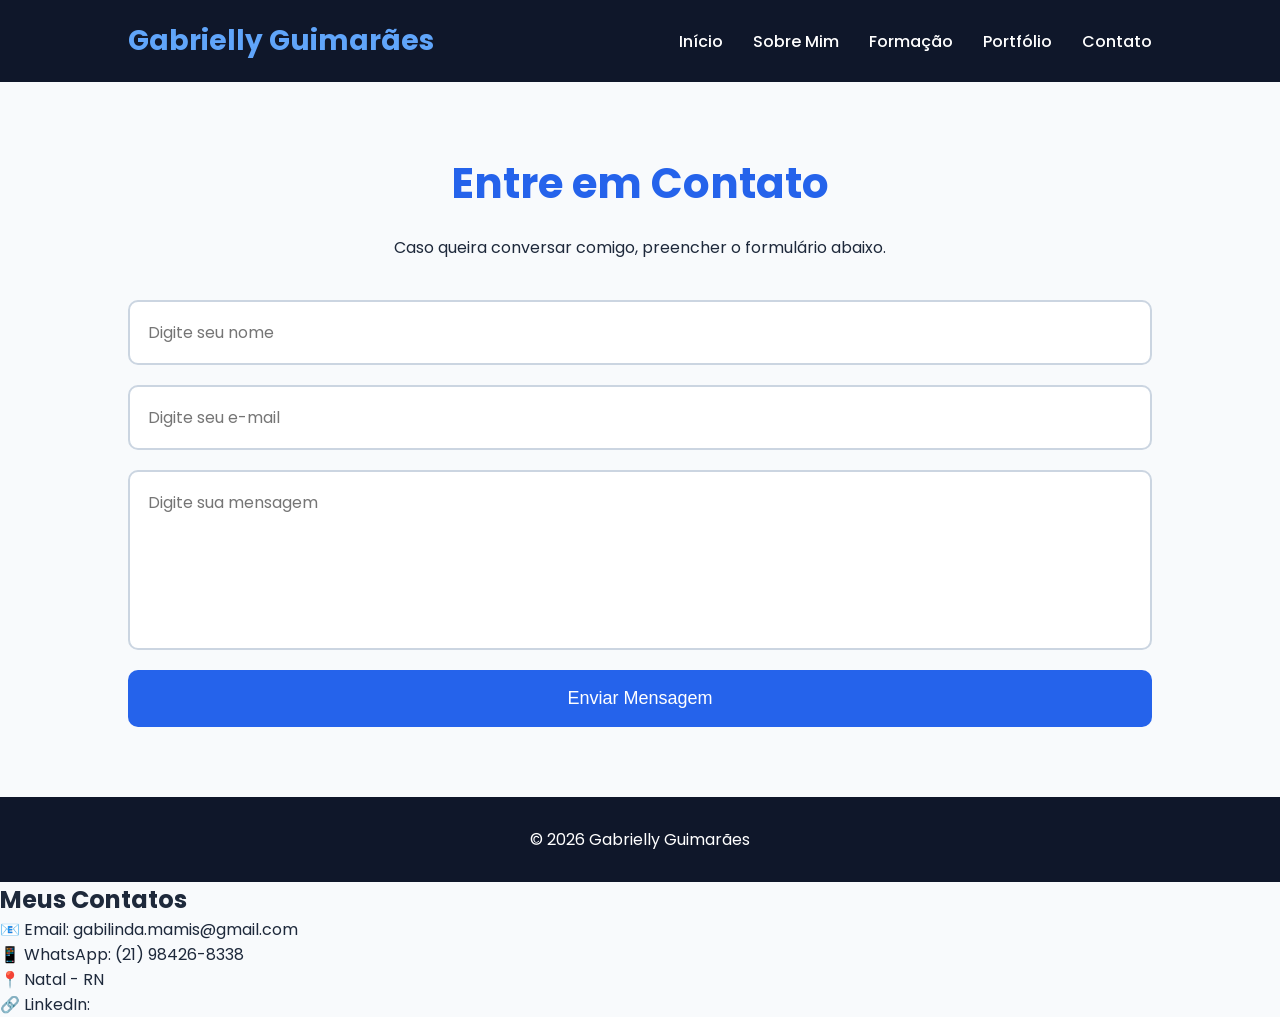
==== contato.html @ 4e1982bc "Primeira versao portfólio de Gabrielly Guimarães." ====
<!DOCTYPE html>
<html lang="pt-BR">

<head>

<meta charset="UTF-8">

<meta name="viewport" content="width=device-width, initial-scale=1.0">

<title>Contato | Gabrielly Guimarães</title>

<link rel="stylesheet" href="css/style.css">

<link href="https://fonts.googleapis.com/css2?family=Poppins:wght@300;400;500;600;700&display=swap" rel="stylesheet">

</head>

<body>

<header>

<div class="logo">

Gabrielly Guimarães

</div>

<nav>

<ul>

<li><a href="index.html">Início</a></li>
<li><a href="sobre.html">Sobre Mim</a></li>
<li><a href="formacao.html">Formação</a></li>
<li><a href="portfolio.html">Portfólio</a></li>
<li><a href="contato.html">Contato</a></li>

</ul>

</nav>

</header>

<section class="contato">

<h1>Entre em Contato</h1>

<p>

Caso queira conversar comigo, preencher o formulário abaixo.

</p>

<form id="formulario">

<input
type="text"
id="nome"
placeholder="Digite seu nome">

<input
type="email"
id="email"
placeholder="Digite seu e-mail">

<textarea
id="mensagem"
placeholder="Digite sua mensagem"></textarea>

<button type="submit">

Enviar Mensagem

</button>

</form>

<div id="resultado"></div>

</section>

<footer>

<p>

© 2026 Gabrielly Guimarães

</p>

</footer>

<script src="js/script.js"></script>

</body>

</html>  
<h2>Meus Contatos</h2>

<p>📧 Email: gabilinda.mamis@gmail.com</p>

<p>📱 WhatsApp: (21) 98426-8338</p>

<p>📍 Natal - RN</p>


<p>
🔗 LinkedIn:
<a href="https://www.linkedin.com/in/gabrielly-guimar%C3%A3es-a060b1402/?lipi=urn%3Ali%3Apage%3Ad" target="_blank">
<linkedin class="com">
---- css/style.css ----
/* ===================================================
   PORTFÓLIO - GABRIELLY GUIMARÃES
   Arquivo: style.css
   =================================================== */

/* Reset geral */
*{
    margin:0;
    padding:0;
    box-sizing:border-box;
}

/* Corpo do site */
body{

    font-family:'Poppins',sans-serif;

    background:#F8FAFC;

    color:#1E293B;

}

/* =======================
        MENU
======================= */

header{

    background:#0F172A;

    color:white;

    display:flex;

    justify-content:space-between;

    align-items:center;

    padding:20px 10%;

    position:sticky;

    top:0;

    z-index:999;

}

.logo{

    font-size:28px;

    font-weight:bold;

    color:#60A5FA;

}

nav ul{

    display:flex;

    list-style:none;

    gap:30px;

}

nav a{

    color:white;

    text-decoration:none;

    transition:.3s;

    font-weight:500;

}

nav a:hover{

    color:#60A5FA;

}

/* =======================
       HERO
======================= */

.hero{

    display:flex;

    justify-content:space-between;

    align-items:center;

    padding:80px 10%;

    min-height:80vh;

}

.texto{

    width:55%;

}

.texto h1{

    font-size:30px;

    color:#2563EB;

}

.texto h2{

    font-size:55px;

    margin:10px 0;

}

.texto h3{

    color:#64748B;

    margin-bottom:25px;

}

.texto p{

    line-height:1.8;

    margin-bottom:35px;

}

/* Botão */

.botao{

    background:#2563EB;

    color:white;

    text-decoration:none;

    padding:15px 35px;

    border-radius:8px;

    transition:.3s;

    display:inline-block;

}

.botao:hover{

    background:#1D4ED8;

    transform:translateY(-3px);

}

/* =======================
        FOTO
======================= */

.foto{

    width:40%;

    display:flex;

    justify-content:center;

}

.foto img{

    width:350px;

    height:350px;

    object-fit:cover;

    border-radius:50%;

    border:8px solid #2563EB;

    box-shadow:0 20px 40px rgba(0,0,0,.2);

}

/* =======================
      RODAPÉ
======================= */

footer{

    background:#0F172A;

    color:white;

    text-align:center;

    padding:30px;

}

/* =======================
     RESPONSIVIDADE
======================= */

@media(max-width:900px){

header{

    flex-direction:column;

}

nav ul{

    flex-direction:column;

    text-align:center;

    margin-top:20px;

}

.hero{

    flex-direction:column-reverse;

    text-align:center;

}

.texto{

    width:100%;

}

.foto{

    width:100%;

    margin-bottom:40px;

}

.foto img{

    width:250px;

    height:250px;

}
.texto h2{
    font-size:40px;
}
}
/*=========================
        SOBRE MIM
=========================*/

.sobre{

    width:80%;

    margin:60px auto;

}

.sobre h1{

    text-align:center;

    color:#2563EB;

    margin-bottom:30px;

    font-size:42px;

}

.sobre p{

    margin-bottom:20px;

    line-height:1.9;

    font-size:18px;

}

/*=========================
        CARDS
=========================*/

.hobbies{

    width:90%;

    margin:70px auto;

}

.hobbies h2{

    text-align:center;

    margin-bottom:40px;

    color:#2563EB;

}

.cards{

    display:grid;

    grid-template-columns:repeat(auto-fit,minmax(260px,1fr));

    gap:25px;

}

.card{

    background:white;

    padding:30px;

    border-radius:15px;

    box-shadow:0 10px 25px rgba(0,0,0,.08);

    transition:.4s;

}

.card:hover{

    transform:translateY(-10px);

}

.card h3{

    margin-bottom:15px;

     color:#2563EB;
}          
/*=========================
      FORMAÇÃO
=========================*/

.formacao{

width:85%;

margin:60px auto;

}

.formacao h1{

text-align:center;

margin-bottom:40px;

font-size:42px;

color:#2563EB;

}

.bloco{

background:white;

padding:30px;

margin-bottom:25px;

border-radius:15px;

box-shadow:0 10px 20px rgba(0,0,0,.08);

}

.bloco h2{

margin-bottom:20px;

color:#2563EB;

}

.bloco ul{

margin-left:20px;

line-height:2;

}

/*=========================
      HABILIDADES
=========================*/

.skills{

width:85%;

margin:60px auto;

}

.skills h2{

text-align:center;

margin-bottom:40px;

color:#2563EB;

}

.skill{

margin-bottom:25px;

}

.skill p{

margin-bottom:8px;

font-weight:600;

}

.barra{

height:18px;

background:#ddd;

border-radius:20px;

overflow:hidden;

}

.html{

width:90%;

height:100%;

background:#2563EB;

}

.css{

width:85%;

height:100%;

background:#2563EB;

}

.javascript{

width:70%;

height:100%;

background:#2563EB;

}

.sql{

width:75%;

height:100%;

background:#2563EB;

}    
/*======================
      PORTFÓLIO
=======================*/

.portfolio{

width:90%;

margin:60px auto;

}

.portfolio h1{

text-align:center;

font-size:42px;

color:#2563EB;

margin-bottom:20px;

}

.descricao{

text-align:center;

margin-bottom:50px;

font-size:18px;

}

.projetos{

display:grid;

grid-template-columns:repeat(auto-fit,minmax(320px,1fr));

gap:30px;

}

.projeto{

background:white;

border-radius:15px;

overflow:hidden;

box-shadow:0 10px 25px rgba(0,0,0,.08);

transition:.4s;

}

.projeto:hover{

transform:translateY(-8px);

}

.projeto img{

width:100%;

height:220px;

object-fit:cover;

}

.projeto h2{

padding:20px;

color:#2563EB;

}

.projeto p{

padding:0 20px 20px;

line-height:1.7;

}

.projeto a{

display:block;

background:#2563EB;

color:white;

text-align:center;

padding:15px;

text-decoration:none;

font-weight:bold;

transition:.3s;

}

.projeto a:hover{

background:#1D4ED8;

}   
/*======================
        CONTATO
=======================*/

.contato{

width:80%;

margin:70px auto;

text-align:center;

}

.contato h1{

font-size:42px;

color:#2563EB;

margin-bottom:20px;

}

.contato p{

margin-bottom:40px;

}

form{

display:flex;

flex-direction:column;

gap:20px;

}

input, textarea{

padding:18px;

font-size:16px;

border:2px solid #CBD5E1;

border-radius:10px;

font-family:Poppins;

}

textarea{

height:180px;

resize:none;

}

button{

background:#2563EB;

color:white;

border:none;

padding:18px;

font-size:18px;

border-radius:10px;

cursor:pointer;

transition:.3s;

}

button:hover{

background:#1D4ED8;

}

#resultado{

margin-top:30px;

font-weight:bold;

font-size:20px;

color:green;

}
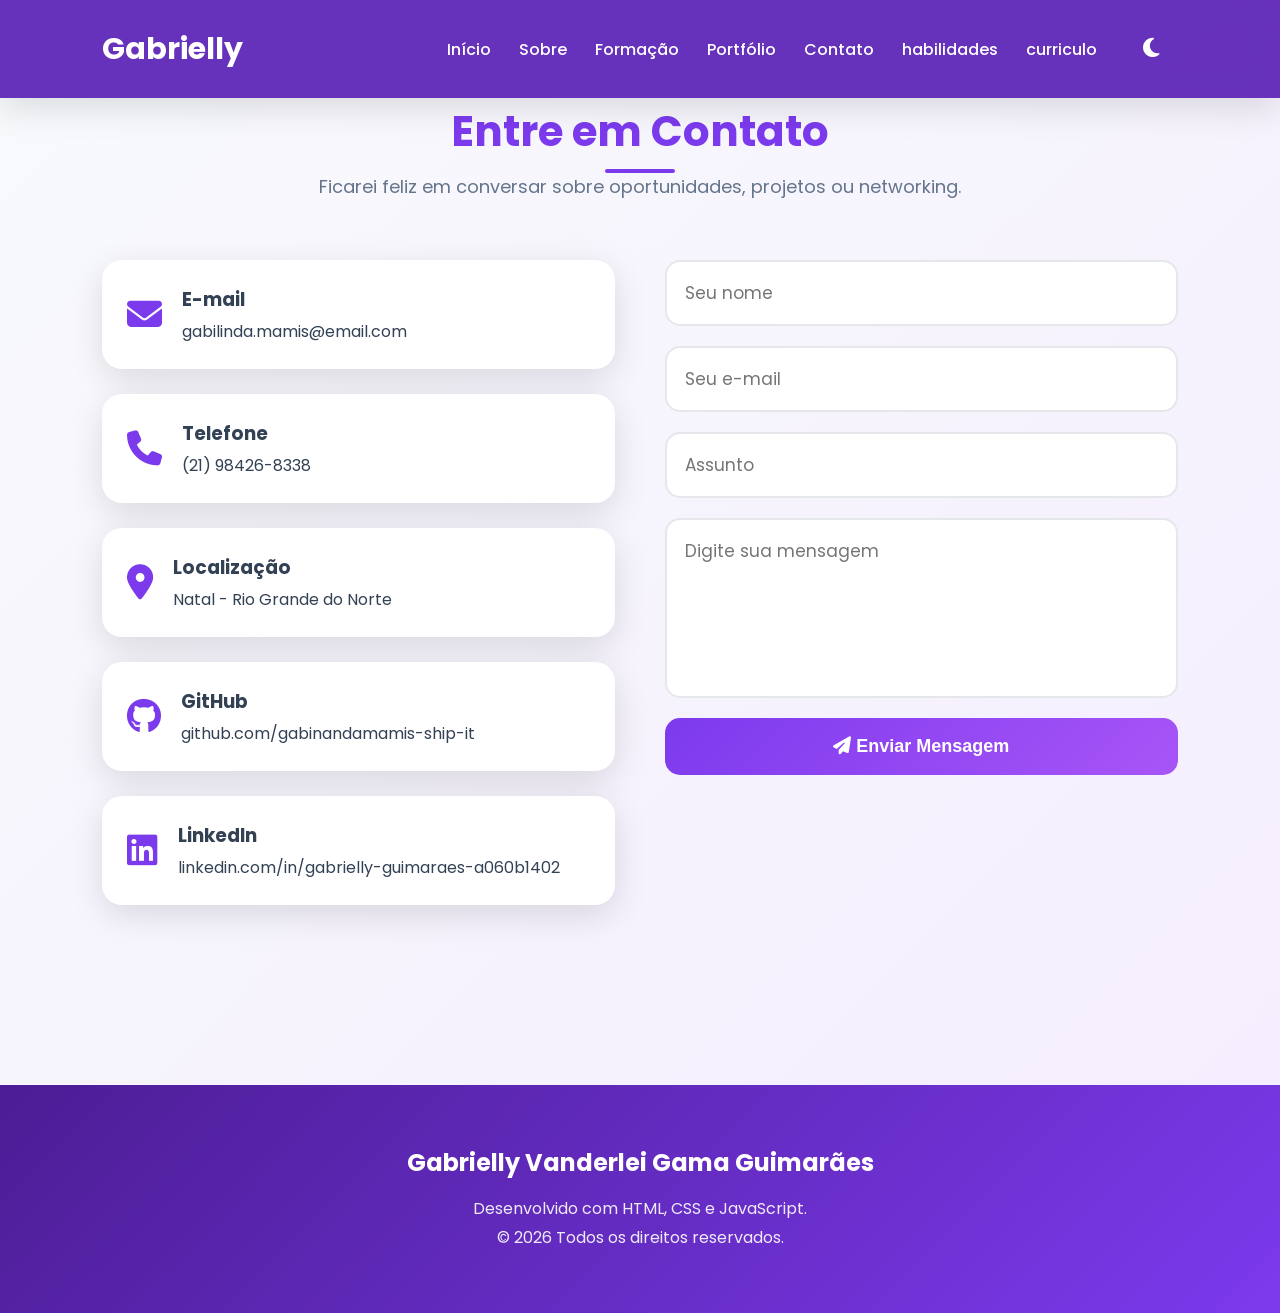
==== commit 1e345e4a: "gaby- portfolio +" ====
--- a/contato.html
+++ b/contato.html
@@ -11,7 +11,8 @@
 
 <link rel="stylesheet" href="css/style.css">
 
-<link href="https://fonts.googleapis.com/css2?family=Poppins:wght@300;400;500;600;700&display=swap" rel="stylesheet">
+<link rel="stylesheet"
+href="https://cdnjs.cloudflare.com/ajax/libs/font-awesome/6.7.2/css/all.min.css">
 
 </head>
 
@@ -21,7 +22,7 @@
 
 <div class="logo">
 
-Gabrielly Guimarães
+Gabrielly
 
 </div>
 
@@ -30,44 +31,146 @@
 <ul>
 
 <li><a href="index.html">Início</a></li>
-<li><a href="sobre.html">Sobre Mim</a></li>
+
+<li><a href="sobre.html">Sobre</a></li>
+
 <li><a href="formacao.html">Formação</a></li>
+
 <li><a href="portfolio.html">Portfólio</a></li>
+
 <li><a href="contato.html">Contato</a></li>
 
+<li><a href="habilidades.html">habilidades</a></li>
+
+<li><a href="curriculo.html">curriculo</a></li>
+<li>
+
+<button class="tema-btn">
+
+<i class="fa-solid fa-moon"></i>
+
+</button>
+
+</li>
+
 </ul>
 
 </nav>
 
 </header>
 
-<section class="contato">
-
-<h1>Entre em Contato</h1>
+<section>
+
+<div class="titulo-secao">
+
+<h2>Entre em Contato</h2>
 
 <p>
 
-Caso queira conversar comigo, preencher o formulário abaixo.
+Ficarei feliz em conversar sobre oportunidades, projetos ou networking.
 
 </p>
 
-<form id="formulario">
+</div>
+
+<div class="contato">
+
+<div class="contato-info">
+
+<div class="contato-card">
+
+<i class="fa-solid fa-envelope"></i>
+
+<div>
+
+<h3>E-mail</h3>
+
+<p>gabilinda.mamis@email.com</p>
+
+</div>
+
+</div>
+
+<div class="contato-card">
+
+<i class="fa-solid fa-phone"></i>
+
+<div>
+
+<h3>Telefone</h3>
+
+<p>(21) 98426-8338</p>
+
+</div>
+
+</div>
+
+<div class="contato-card">
+
+<i class="fa-solid fa-location-dot"></i>
+
+<div>
+
+<h3>Localização</h3>
+
+<p>Natal - Rio Grande do Norte</p>
+
+</div>
+
+</div>
+
+<div class="contato-card">
+
+<i class="fa-brands fa-github"></i>
+
+<div>
+
+<h3>GitHub</h3>
+
+<p>github.com/gabinandamamis-ship-it</p>
+
+</div>
+
+</div>
+
+<div class="contato-card">
+
+<i class="fa-brands fa-linkedin"></i>
+
+<div>
+
+<h3>LinkedIn</h3>
+
+<p>linkedin.com/in/gabrielly-guimaraes-a060b1402</p>
+
+</div>
+
+</div>
+
+</div>
+
+<form>
 
 <input
 type="text"
-id="nome"
-placeholder="Digite seu nome">
+placeholder="Seu nome"
+required>
 
 <input
 type="email"
-id="email"
-placeholder="Digite seu e-mail">
+placeholder="Seu e-mail"
+required>
+
+<input
+type="text"
+placeholder="Assunto">
 
 <textarea
-id="mensagem"
 placeholder="Digite sua mensagem"></textarea>
 
-<button type="submit">
+<button>
+
+<i class="fa-solid fa-paper-plane"></i>
 
 Enviar Mensagem
 
@@ -75,35 +178,36 @@
 
 </form>
 
-<div id="resultado"></div>
+</div>
 
 </section>
 
 <footer>
 
+<h2>Gabrielly Vanderlei Gama Guimarães</h2>
+
 <p>
 
-© 2026 Gabrielly Guimarães
+Desenvolvido com HTML, CSS e JavaScript.
 
 </p>
 
+<p>
+
+© 2026 Todos os direitos reservados.
+
+</p>
+
 </footer>
 
+<button id="voltarTopo">
+
+<i class="fa-solid fa-arrow-up"></i>
+
+</button>
+
 <script src="js/script.js"></script>
 
 </body>
 
-</html>  
-<h2>Meus Contatos</h2>
-
-<p>📧 Email: gabilinda.mamis@gmail.com</p>
-
-<p>📱 WhatsApp: (21) 98426-8338</p>
-
-<p>📍 Natal - RN</p>
-
-
-<p>
-🔗 LinkedIn:
-<a href="https://www.linkedin.com/in/gabrielly-guimar%C3%A3es-a060b1402/?lipi=urn%3Ali%3Apage%3Ad" target="_blank">
-<linkedin class="com">
+</html>
--- a/css/style.css
+++ b/css/style.css
@@ -1,719 +1,1832 @@
-/* ===================================================
-   PORTFÓLIO - GABRIELLY GUIMARÃES
-   Arquivo: style.css
-   =================================================== */
-
-/* Reset geral */
+/*====================================================
+PORTFÓLIO GABRIELLY GUIMARÃES
+Versão 2.0
+======================================================*/
+
+@import url('https://fonts.googleapis.com/css2?family=Poppins:wght@300;400;500;600;700;800&display=swap');
+
+/*==========================
+RESET
+==========================*/
+
 *{
-    margin:0;
-    padding:0;
-    box-sizing:border-box;
-}
-
-/* Corpo do site */
+margin:0;
+padding:0;
+box-sizing:border-box;
+scroll-behavior:smooth;
+}
+
+:root{
+
+--roxo:#7C3AED;
+--roxoEscuro:#5B21B6;
+--roxoClaro:#A855F7;
+
+--branco:#ffffff;
+
+--cinza:#F8FAFC;
+
+--texto:#334155;
+
+--preto:#111827;
+
+--shadow:0 10px 35px rgba(0,0,0,.12);
+
+}
+
 body{
 
-    font-family:'Poppins',sans-serif;
-
-    background:#F8FAFC;
-
-    color:#1E293B;
-
-}
-
-/* =======================
-        MENU
-======================= */
+font-family:'Poppins',sans-serif;
+
+background:var(--cinza);
+
+color:var(--texto);
+
+transition:.4s;
+
+overflow-x:hidden;
+
+}
+
+/*==========================
+SCROLL
+==========================*/
+
+::-webkit-scrollbar{
+
+width:12px;
+
+}
+
+::-webkit-scrollbar-track{
+
+background:#ECECEC;
+
+}
+
+::-webkit-scrollbar-thumb{
+
+background:var(--roxo);
+
+border-radius:20px;
+
+}
+
+::-webkit-scrollbar-thumb:hover{
+
+background:var(--roxoEscuro);
+
+}
+
+/*==========================
+MENU
+==========================*/
 
 header{
 
-    background:#0F172A;
-
-    color:white;
-
-    display:flex;
-
-    justify-content:space-between;
-
-    align-items:center;
-
-    padding:20px 10%;
-
-    position:sticky;
+position:fixed;
+
+top:0;
+
+left:0;
+
+width:100%;
+
+padding:18px 8%;
+
+display:flex;
+
+justify-content:space-between;
+
+align-items:center;
+
+background:rgba(91,33,182,.92);
+
+backdrop-filter:blur(15px);
+
+z-index:999;
+
+box-shadow:var(--shadow);
+
+}
+
+.logo{
+
+font-size:30px;
+
+font-weight:700;
+
+color:white;
+
+}
+
+nav ul{
+
+display:flex;
+
+gap:28px;
+
+list-style:none;
+
+align-items:center;
+
+}
+
+nav a{
+
+text-decoration:none;
+
+color:white;
+
+font-weight:500;
+
+transition:.3s;
+
+}
+
+nav a:hover{
+
+color:#E9D5FF;
+
+}
+
+/*==========================
+BOTÃO DO TEMA
+==========================*/
+
+.tema-btn{
+
+background:none;
+
+border:none;
+
+color:white;
+
+font-size:22px;
+
+cursor:pointer;
+
+transition:.4s;
+
+}
+
+.tema-btn:hover{
+
+transform:rotate(180deg);
+
+}
+
+/*==========================
+HERO
+==========================*/
+
+.hero{
+
+min-height:100vh;
+
+display:flex;
+
+justify-content:space-between;
+
+align-items:center;
+
+padding:140px 8% 80px;
+
+gap:60px;
+
+}
+
+.texto{
+
+flex:1;
+
+}
+
+.texto h1{
+
+font-size:30px;
+
+color:var(--roxo);
+
+margin-bottom:15px;
+
+}
+
+.texto h2{
+
+font-size:70px;
+
+color:var(--preto);
+
+line-height:1.1;
+
+margin-bottom:10px;
+
+}
+
+.texto h3{
+
+font-size:26px;
+
+font-weight:500;
+
+color:#64748B;
+
+margin-bottom:25px;
+
+}
+
+.texto p{
+
+font-size:18px;
+
+line-height:1.9;
+
+margin-bottom:35px;
+
+text-align:justify;
+
+}
+
+/*==========================
+BOTÕES
+==========================*/
+
+.botao{
+
+display:inline-flex;
+
+align-items:center;
+
+gap:10px;
+
+padding:15px 35px;
+
+margin-right:20px;
+
+background:linear-gradient(135deg,var(--roxo),var(--roxoClaro));
+
+border-radius:50px;
+
+text-decoration:none;
+
+color:white;
+
+font-weight:600;
+
+transition:.4s;
+
+box-shadow:0 8px 25px rgba(124,58,237,.35);
+
+}
+
+.botao:hover{
+
+transform:translateY(-6px);
+
+box-shadow:0 15px 35px rgba(124,58,237,.45);
+
+}
+
+/*==========================
+FOTO
+==========================*/
+
+.foto{
+
+display:flex;
+
+justify-content:center;
+
+align-items:center;
+
+flex:1;
+
+}
+
+.foto img{
+
+width:370px;
+
+height:370px;
+
+object-fit:cover;
+
+border-radius:50%;
+
+border:8px solid var(--roxo);
+
+box-shadow:
+
+0 0 40px rgba(124,58,237,.45),
+
+0 0 80px rgba(168,85,247,.25);
+
+transition:.5s;
+
+}
+
+.foto img:hover{
+
+transform:scale(1.05);
+
+} 
+/*====================================================
+SEÇÕES
+====================================================*/
+
+section{
+    padding:100px 8%;
+}
+
+.titulo-secao{
+    text-align:center;
+    margin-bottom:60px;
+}
+
+.titulo-secao h2{
+    font-size:42px;
+    color:var(--roxo);
+    margin-bottom:10px;
+}
+
+.titulo-secao p{
+    color:#64748B;
+    font-size:18px;
+}
+
+/*====================================================
+CARDS
+====================================================*/
+
+.cards{
+    display:grid;
+    grid-template-columns:repeat(auto-fit,minmax(280px,1fr));
+    gap:30px;
+}
+
+.card{
+
+    background:white;
+
+    border-radius:20px;
+
+    padding:35px;
+
+    box-shadow:var(--shadow);
+
+    transition:.4s;
+
+    position:relative;
+
+    overflow:hidden;
+
+}
+
+.card::before{
+
+    content:"";
+
+    position:absolute;
+
+    width:100%;
+
+    height:6px;
+
+    left:0;
 
     top:0;
 
-    z-index:999;
-
-}
-
-.logo{
-
-    font-size:28px;
-
-    font-weight:bold;
-
-    color:#60A5FA;
+    background:linear-gradient(90deg,var(--roxo),var(--roxoClaro));
+
+}
+
+.card:hover{
+
+    transform:translateY(-12px);
+
+}
+
+.card i{
+
+    font-size:48px;
+
+    color:var(--roxo);
+
+    margin-bottom:25px;
+
+}
+
+.card h3{
+
+    margin-bottom:15px;
+
+    color:var(--preto);
+
+}
+
+.card p{
+
+    line-height:1.8;
+
+}
+
+/*====================================================
+HABILIDADES
+====================================================*/
+
+.skills{
+
+    max-width:900px;
+
+    margin:auto;
+
+}
+
+.skill{
+
+    margin-bottom:30px;
+
+}
+
+.skill span{
+
+    font-weight:600;
+
+    font-size:18px;
+
+}
+
+.barra{
+
+    width:100%;
+
+    height:18px;
+
+    background:#E5E7EB;
+
+    border-radius:30px;
+
+    overflow:hidden;
+
+    margin-top:10px;
+
+}
+
+.progresso{
+
+    height:100%;
+
+    border-radius:30px;
+
+    background:linear-gradient(90deg,var(--roxo),var(--roxoClaro));
+
+    animation:progresso 2s;
+
+}
+
+@keyframes progresso{
+
+    from{
+
+        width:0;
+
+    }
+
+}
+
+/*====================================================
+TIMELINE
+====================================================*/
+
+.timeline{
+
+    max-width:900px;
+
+    margin:auto;
+
+    position:relative;
+
+}
+
+.timeline::before{
+
+    content:"";
+
+    position:absolute;
+
+    width:4px;
+
+    background:var(--roxo);
+
+    left:50%;
+
+    top:0;
+
+    bottom:0;
+
+    transform:translateX(-50%);
+
+}
+
+.timeline-item{
+
+    width:50%;
+
+    padding:20px 40px;
+
+    position:relative;
+
+}
+
+.timeline-item:nth-child(odd){
+
+    left:0;
+
+    text-align:right;
+
+}
+
+.timeline-item:nth-child(even){
+
+    left:50%;
+
+}
+
+.timeline-content{
+
+    background:white;
+
+    padding:25px;
+
+    border-radius:18px;
+
+    box-shadow:var(--shadow);
+
+}
+
+.timeline-content h3{
+
+    color:var(--roxo);
+
+    margin-bottom:10px;
+
+}
+
+/*====================================================
+PROJETOS
+====================================================*/
+
+.projetos{
+
+display:grid;
+
+grid-template-columns:repeat(auto-fit,minmax(320px,1fr));
+
+gap:35px;
+
+}
+
+.projeto{
+
+background:white;
+
+border-radius:20px;
+
+overflow:hidden;
+
+box-shadow:var(--shadow);
+
+transition:.4s;
+
+}
+
+.projeto:hover{
+
+transform:translateY(-12px);
+
+}
+
+.projeto img{
+
+width:100%;
+
+height:220px;
+
+object-fit:cover;
+
+}
+
+.projeto-conteudo{
+
+padding:25px;
+
+}
+
+.projeto-conteudo h3{
+
+margin-bottom:15px;
+
+}
+
+.projeto-conteudo p{
+
+line-height:1.8;
+
+margin-bottom:20px;
+
+}
+
+.tags{
+
+display:flex;
+
+gap:10px;
+
+flex-wrap:wrap;
+
+margin-bottom:20px;
+
+}
+
+.tag{
+
+background:#EEE7FF;
+
+color:var(--roxoEscuro);
+
+padding:8px 15px;
+
+border-radius:50px;
+
+font-size:14px;
+
+font-weight:600;
+
+} 
+/*====================================================
+CONTATO
+====================================================*/
+
+.contato{
+
+display:grid;
+
+grid-template-columns:1fr 1fr;
+
+gap:50px;
+
+align-items:start;
+
+}
+
+.contato-info{
+
+display:flex;
+
+flex-direction:column;
+
+gap:25px;
+
+}
+
+.contato-card{
+
+display:flex;
+
+align-items:center;
+
+gap:20px;
+
+padding:25px;
+
+background:white;
+
+border-radius:20px;
+
+box-shadow:var(--shadow);
+
+transition:.4s;
+
+}
+
+.contato-card:hover{
+
+transform:translateY(-8px);
+
+}
+
+.contato-card i{
+
+font-size:35px;
+
+color:var(--roxo);
+
+}
+
+.contato-card h3{
+
+margin-bottom:5px;
+
+}
+
+.contato-card a{
+
+text-decoration:none;
+
+color:var(--texto);
+
+}
+
+form{
+
+display:flex;
+
+flex-direction:column;
+
+gap:20px;
+
+}
+
+input,
+
+textarea{
+
+padding:18px;
+
+font-size:17px;
+
+border:2px solid #E5E7EB;
+
+border-radius:15px;
+
+outline:none;
+
+font-family:Poppins;
+
+transition:.3s;
+
+}
+
+input:focus,
+
+textarea:focus{
+
+border-color:var(--roxo);
+
+}
+
+textarea{
+
+height:180px;
+
+resize:none;
+
+}
+
+button{
+
+padding:18px;
+
+border:none;
+
+border-radius:15px;
+
+background:linear-gradient(135deg,var(--roxo),var(--roxoClaro));
+
+color:white;
+
+font-size:18px;
+
+font-weight:600;
+
+cursor:pointer;
+
+transition:.4s;
+
+}
+
+button:hover{
+
+transform:translateY(-5px);
+
+}
+
+/*====================================================
+RODAPÉ
+====================================================*/
+
+footer{
+
+margin-top:80px;
+
+padding:60px 8%;
+
+background:var(--roxoEscuro);
+
+color:white;
+
+text-align:center;
+
+}
+
+footer h2{
+
+margin-bottom:15px;
+
+}
+
+footer .redes{
+
+margin-top:25px;
+
+display:flex;
+
+justify-content:center;
+
+gap:25px;
+
+}
+
+footer .redes a{
+
+width:55px;
+
+height:55px;
+
+display:flex;
+
+justify-content:center;
+
+align-items:center;
+
+background:white;
+
+color:var(--roxo);
+
+border-radius:50%;
+
+font-size:22px;
+
+text-decoration:none;
+
+transition:.4s;
+
+}
+
+footer .redes a:hover{
+
+transform:translateY(-8px);
+
+background:var(--roxoClaro);
+
+color:white;
+
+}
+
+/*====================================================
+BOTÃO VOLTAR AO TOPO
+====================================================*/
+
+#voltarTopo{
+
+position:fixed;
+
+right:30px;
+
+bottom:30px;
+
+width:60px;
+
+height:60px;
+
+border-radius:50%;
+
+background:var(--roxo);
+
+color:white;
+
+display:flex;
+
+justify-content:center;
+
+align-items:center;
+
+cursor:pointer;
+
+box-shadow:0 10px 25px rgba(0,0,0,.25);
+
+transition:.4s;
+
+opacity:0;
+
+pointer-events:none;
+
+}
+
+#voltarTopo.ativo{
+
+opacity:1;
+
+pointer-events:auto;
+
+}
+
+#voltarTopo:hover{
+
+background:var(--roxoEscuro);
+
+transform:translateY(-6px);
+
+}
+
+/*====================================================
+MODO ESCURO
+====================================================*/
+
+body.dark{
+
+background:#0F172A;
+
+color:white;
+
+}
+
+body.dark header{
+
+background:rgba(46,16,101,.95);
+
+}
+
+body.dark .card,
+
+body.dark .timeline-content,
+
+body.dark .projeto,
+
+body.dark .contato-card{
+
+background:#1E1B4B;
+
+color:white;
+
+}
+
+body.dark input,
+
+body.dark textarea{
+
+background:#312E81;
+
+color:white;
+
+border-color:#6D28D9;
+
+}
+
+body.dark .tag{
+
+background:#4C1D95;
+
+color:white;
+
+}
+
+body.dark .texto h2,
+
+body.dark h3{
+
+color:white;
+
+}
+
+body.dark footer{
+
+background:#14052C;
+
+}
+
+/*====================================================
+ANIMAÇÕES
+====================================================*/
+
+.fade{
+
+opacity:0;
+
+transform:translateY(50px);
+
+transition:1s;
+
+}
+
+.fade.aparecer{
+
+opacity:1;
+
+transform:translateY(0);
+
+}
+
+/*====================================================
+RESPONSIVIDADE
+====================================================*/
+
+@media(max-width:1100px){
+
+.hero{
+
+flex-direction:column-reverse;
+
+text-align:center;
+
+}
+
+.texto{
+
+width:100%;
+
+}
+
+.foto img{
+
+width:300px;
+
+height:300px;
+
+}
+
+.contato{
+
+grid-template-columns:1fr;
+
+}
+
+.timeline::before{
+
+left:20px;
+
+}
+
+.timeline-item{
+
+width:100%;
+
+padding-left:60px;
+
+padding-right:20px;
+
+left:0 !important;
+
+text-align:left !important;
+
+}
+
+}
+
+@media(max-width:768px){
+
+header{
+
+flex-direction:column;
+
+padding:20px;
 
 }
 
 nav ul{
 
-    display:flex;
-
-    list-style:none;
-
-    gap:30px;
-
-}
-
-nav a{
-
-    color:white;
-
-    text-decoration:none;
-
-    transition:.3s;
-
-    font-weight:500;
-
-}
-
-nav a:hover{
-
-    color:#60A5FA;
-
-}
-
-/* =======================
-       HERO
-======================= */
+flex-direction:column;
+
+gap:18px;
+
+}
+
+.texto h2{
+
+font-size:48px;
+
+}
+
+.texto h3{
+
+font-size:22px;
+
+}
+
+.botao{
+
+display:block;
+
+margin:15px auto;
+
+width:250px;
+
+text-align:center;
+
+}
+
+.foto img{
+
+width:230px;
+
+height:230px;
+
+}
+
+.cards,
+
+.projetos{
+
+grid-template-columns:1fr;
+
+}
+
+} 
+/*====================================================
+TECNOLOGIAS
+====================================================*/
+
+.tecnologias{
+
+padding:100px 8%;
+
+}
+
+.tecnologias-grid{
+
+display:grid;
+
+grid-template-columns:repeat(auto-fit,minmax(180px,1fr));
+
+gap:25px;
+
+margin-top:50px;
+
+}
+
+.tech{
+
+background:white;
+
+padding:30px;
+
+border-radius:20px;
+
+text-align:center;
+
+box-shadow:var(--shadow);
+
+transition:.4s;
+
+}
+
+.tech:hover{
+
+transform:translateY(-10px);
+
+}
+
+.tech i{
+
+font-size:60px;
+
+color:var(--roxo);
+
+margin-bottom:20px;
+
+}
+
+.tech h3{
+
+font-size:20px;
+
+margin-bottom:10px;
+
+}
+
+.tech p{
+
+font-size:15px;
+
+color:#64748B;
+
+}
+
+/*==============================================*/
+
+.estudando{
+
+margin-top:100px;
+
+display:grid;
+
+grid-template-columns:repeat(auto-fit,minmax(250px,1fr));
+
+gap:25px;
+
+}
+
+.estudo{
+
+background:white;
+
+padding:25px;
+
+border-radius:18px;
+
+box-shadow:var(--shadow);
+
+display:flex;
+
+gap:20px;
+
+align-items:center;
+
+transition:.4s;
+
+}
+
+.estudo:hover{
+
+transform:translateY(-8px);
+
+}
+
+.estudo i{
+
+font-size:35px;
+
+color:var(--roxo);
+
+}
+
+/*==============================================*/
+
+body.dark .tech,
+body.dark .estudo{
+
+background:#1E1B4B;
+
+}
+
+body.dark .tech p{
+
+color:#CBD5E1;
+
+} 
+/*====================================================
+LOADER
+====================================================*/
+
+#loader{
+
+position:fixed;
+
+top:0;
+
+left:0;
+
+width:100%;
+
+height:100vh;
+
+background:#5B21B6;
+
+display:flex;
+
+justify-content:center;
+
+align-items:center;
+
+flex-direction:column;
+
+z-index:99999;
+
+transition:1s;
+
+}
+
+.loader-circle{
+
+width:90px;
+
+height:90px;
+
+border:8px solid rgba(255,255,255,.25);
+
+border-top:8px solid white;
+
+border-radius:50%;
+
+animation:girar 1s linear infinite;
+
+}
+
+.loader-text{
+
+margin-top:25px;
+
+font-size:22px;
+
+color:white;
+
+font-weight:600;
+
+letter-spacing:2px;
+
+}
+
+@keyframes girar{
+
+100%{
+
+transform:rotate(360deg);
+
+}
+
+} 
+/*====================================================
+CURSOR
+====================================================*/
+
+.cursor{
+
+position:fixed;
+
+width:20px;
+
+height:20px;
+
+background:#A855F7;
+
+border-radius:50%;
+
+pointer-events:none;
+
+transform:translate(-50%,-50%);
+
+transition:.08s;
+
+z-index:999999;
+
+opacity:.8;
+
+mix-blend-mode:difference;
+
+} 
+/*====================================================
+HERO PREMIUM
+====================================================*/
 
 .hero{
 
-    display:flex;
-
-    justify-content:space-between;
-
-    align-items:center;
-
-    padding:80px 10%;
-
-    min-height:80vh;
-
-}
-
-.texto{
-
-    width:55%;
-
-}
-
-.texto h1{
-
-    font-size:30px;
-
-    color:#2563EB;
-
-}
-
-.texto h2{
-
-    font-size:55px;
-
-    margin:10px 0;
-
-}
-
-.texto h3{
-
-    color:#64748B;
-
-    margin-bottom:25px;
-
-}
-
-.texto p{
-
-    line-height:1.8;
-
-    margin-bottom:35px;
-
-}
-
-/* Botão */
-
+position:relative;
+
+overflow:hidden;
+
+}
+
+.hero::before{
+
+content:"";
+
+position:absolute;
+
+width:700px;
+
+height:700px;
+
+background:radial-gradient(circle,#A855F7 0%,transparent 70%);
+
+right:-250px;
+
+top:-250px;
+
+opacity:.15;
+
+animation:flutuarHero 10s infinite alternate;
+
+}
+
+@keyframes flutuarHero{
+
+100%{
+
+transform:translateY(40px) rotate(15deg);
+
+}
+
+} 
+.foto img{
+
+animation:fotoFloat 5s ease-in-out infinite;
+
+}
+
+@keyframes fotoFloat{
+
+0%{
+
+transform:translateY(0);
+
+}
+
+50%{
+
+transform:translateY(-18px);
+
+}
+
+100%{
+
+transform:translateY(0);
+
+}
+
+} 
+.card{
+
+transform-style:preserve-3d;
+
+}
+
+.card:hover{
+
+transform:
+
+translateY(-15px)
+
+rotateX(4deg)
+
+rotateY(-4deg);
+
+box-shadow:
+
+0 25px 45px rgba(124,58,237,.25);
+
+}
+
+.card::after{
+
+content:"";
+
+position:absolute;
+
+left:-120%;
+
+top:0;
+
+width:100%;
+
+height:100%;
+
+background:
+
+linear-gradient(
+
+120deg,
+
+transparent,
+
+rgba(255,255,255,.25),
+
+transparent
+
+);
+
+transition:1s;
+
+}
+
+.card:hover::after{
+
+left:120%;
+
+} 
 .botao{
 
-    background:#2563EB;
-
-    color:white;
-
-    text-decoration:none;
-
-    padding:15px 35px;
-
-    border-radius:8px;
-
-    transition:.3s;
-
-    display:inline-block;
-
-}
-
-.botao:hover{
-
-    background:#1D4ED8;
-
-    transform:translateY(-3px);
-
-}
-
-/* =======================
-        FOTO
-======================= */
-
-.foto{
-
-    width:40%;
-
-    display:flex;
-
-    justify-content:center;
-
-}
-
-.foto img{
-
-    width:350px;
-
-    height:350px;
-
-    object-fit:cover;
-
-    border-radius:50%;
-
-    border:8px solid #2563EB;
-
-    box-shadow:0 20px 40px rgba(0,0,0,.2);
-
-}
-
-/* =======================
-      RODAPÉ
-======================= */
-
+position:relative;
+
+overflow:hidden;
+
+}
+
+.botao::before{
+
+content:"";
+
+position:absolute;
+
+left:-100%;
+
+top:0;
+
+width:100%;
+
+height:100%;
+
+background:
+
+rgba(255,255,255,.2);
+
+transform:skewX(-30deg);
+
+transition:.8s;
+
+}
 footer{
 
-    background:#0F172A;
-
-    color:white;
-
-    text-align:center;
-
-    padding:30px;
-
-}
-
-/* =======================
-     RESPONSIVIDADE
-======================= */
-
-@media(max-width:900px){
-
-header{
-
-    flex-direction:column;
-
-}
-
-nav ul{
-
-    flex-direction:column;
-
-    text-align:center;
-
-    margin-top:20px;
-
-}
-
-.hero{
-
-    flex-direction:column-reverse;
-
-    text-align:center;
-
-}
-
-.texto{
-
-    width:100%;
-
-}
-
-.foto{
-
-    width:100%;
-
-    margin-bottom:40px;
-
-}
-
-.foto img{
-
-    width:250px;
-
-    height:250px;
-
-}
-.texto h2{
-    font-size:40px;
-}
-}
-/*=========================
-        SOBRE MIM
-=========================*/
-
-.sobre{
-
-    width:80%;
-
-    margin:60px auto;
-
-}
-
-.sobre h1{
-
-    text-align:center;
-
-    color:#2563EB;
-
-    margin-bottom:30px;
-
-    font-size:42px;
-
-}
-
-.sobre p{
-
-    margin-bottom:20px;
-
-    line-height:1.9;
-
-    font-size:18px;
-
-}
-
-/*=========================
-        CARDS
-=========================*/
-
-.hobbies{
-
-    width:90%;
-
-    margin:70px auto;
-
-}
-
-.hobbies h2{
-
-    text-align:center;
-
-    margin-bottom:40px;
-
-    color:#2563EB;
-
-}
-
-.cards{
-
-    display:grid;
-
-    grid-template-columns:repeat(auto-fit,minmax(260px,1fr));
-
-    gap:25px;
-
-}
-
-.card{
-
-    background:white;
-
-    padding:30px;
-
-    border-radius:15px;
-
-    box-shadow:0 10px 25px rgba(0,0,0,.08);
-
-    transition:.4s;
-
-}
-
-.card:hover{
-
-    transform:translateY(-10px);
-
-}
-
-.card h3{
-
-    margin-bottom:15px;
-
-     color:#2563EB;
-}          
-/*=========================
-      FORMAÇÃO
-=========================*/
-
-.formacao{
-
-width:85%;
-
-margin:60px auto;
-
-}
-
-.formacao h1{
-
-text-align:center;
-
-margin-bottom:40px;
-
-font-size:42px;
-
-color:#2563EB;
-
-}
-
-.bloco{
+background:linear-gradient(
+
+135deg,
+
+#4C1D95,
+
+#7C3AED
+
+);
+
+}
+
+footer p{
+
+opacity:.9;
+
+line-height:1.8;
+
+}
+/*====================================================
+FUNDO ANIMADO
+====================================================*/
+
+body{
+
+background:linear-gradient(
+-45deg,
+#F8FAFC,
+#EEE7FF,
+#F3E8FF,
+#F8FAFC
+);
+
+background-size:400% 400%;
+
+animation:fundoAnimado 18s ease infinite;
+
+}
+
+@keyframes fundoAnimado{
+
+0%{
+background-position:0% 50%;
+}
+
+50%{
+background-position:100% 50%;
+}
+
+100%{
+background-position:0% 50%;
+}
+
+}
+/*====================================================
+MODO ESCURO PREMIUM
+====================================================*/
+
+body.dark{
+
+background:#0F172A;
+
+color:#E2E8F0;
+
+}
+
+body.dark .hero{
+
+background:linear-gradient(
+135deg,
+#111827,
+#1E1B4B
+);
+
+}
+
+body.dark .card,
+body.dark .tech,
+body.dark .estudo,
+body.dark .projeto{
+
+background:#1E293B;
+
+border:1px solid rgba(255,255,255,.05);
+
+}
+
+body.dark p{
+
+color:#CBD5E1;
+
+}
+
+body.dark h1,
+body.dark h2,
+body.dark h3{
+
+color:white;
+
+} 
+/*====================================================
+REDES SOCIAIS
+====================================================*/
+
+.redes-home{
+
+display:flex;
+
+gap:18px;
+
+margin-top:35px;
+
+}
+
+.redes-home a{
+
+width:55px;
+
+height:55px;
+
+display:flex;
+
+justify-content:center;
+
+align-items:center;
+
+border-radius:50%;
 
 background:white;
 
-padding:30px;
-
-margin-bottom:25px;
-
-border-radius:15px;
-
-box-shadow:0 10px 20px rgba(0,0,0,.08);
-
-}
-
-.bloco h2{
-
-margin-bottom:20px;
-
-color:#2563EB;
-
-}
-
-.bloco ul{
-
-margin-left:20px;
-
-line-height:2;
-
-}
-
-/*=========================
-      HABILIDADES
-=========================*/
-
-.skills{
-
-width:85%;
-
-margin:60px auto;
-
-}
-
-.skills h2{
-
-text-align:center;
-
-margin-bottom:40px;
-
-color:#2563EB;
-
-}
-
-.skill{
-
-margin-bottom:25px;
-
-}
-
-.skill p{
-
-margin-bottom:8px;
-
-font-weight:600;
-
-}
-
-.barra{
-
-height:18px;
-
-background:#ddd;
-
-border-radius:20px;
+font-size:22px;
+
+color:#7C3AED;
+
+transition:.4s;
+
+box-shadow:0 10px 25px rgba(0,0,0,.15);
+
+}
+
+.redes-home a:hover{
+
+background:#7C3AED;
+
+color:white;
+
+transform:translateY(-8px) scale(1.1);
+
+} 
+/*====================================================
+TIMELINE PREMIUM
+====================================================*/
+
+.timeline-content{
+
+position:relative;
 
 overflow:hidden;
 
 }
 
-.html{
-
-width:90%;
+.timeline-content::before{
+
+content:"";
+
+position:absolute;
+
+left:0;
+
+top:0;
+
+width:5px;
 
 height:100%;
 
-background:#2563EB;
-
-}
-
-.css{
-
-width:85%;
-
-height:100%;
-
-background:#2563EB;
-
-}
-
-.javascript{
-
-width:70%;
-
-height:100%;
-
-background:#2563EB;
-
-}
-
-.sql{
-
-width:75%;
-
-height:100%;
-
-background:#2563EB;
-
-}    
-/*======================
-      PORTFÓLIO
-=======================*/
-
-.portfolio{
-
-width:90%;
-
-margin:60px auto;
-
-}
-
-.portfolio h1{
-
-text-align:center;
-
-font-size:42px;
-
-color:#2563EB;
-
-margin-bottom:20px;
-
-}
-
-.descricao{
-
-text-align:center;
-
-margin-bottom:50px;
-
-font-size:18px;
-
-}
-
-.projetos{
-
-display:grid;
-
-grid-template-columns:repeat(auto-fit,minmax(320px,1fr));
-
-gap:30px;
-
-}
-
-.projeto{
-
-background:white;
-
-border-radius:15px;
-
-overflow:hidden;
-
-box-shadow:0 10px 25px rgba(0,0,0,.08);
+background:#7C3AED;
+
+}
+
+.timeline-content:hover{
+
+transform:scale(1.02);
 
 transition:.4s;
 
 }
-
-.projeto:hover{
-
-transform:translateY(-8px);
-
-}
+/*====================================================
+MENU MOBILE
+====================================================*/
+
+.menu-mobile{
+
+display:none;
+
+font-size:32px;
+
+cursor:pointer;
+
+color:white;
+
+}
+
+@media(max-width:768px){
+
+.menu-mobile{
+
+display:block;
+
+}
+
+nav{
+
+display:none;
+
+width:100%;
+
+margin-top:20px;
+
+}
+
+nav.ativo{
+
+display:block;
+
+animation:menu .4s;
+
+}
+
+@keyframes menu{
+
+from{
+
+opacity:0;
+
+transform:translateY(-20px);
+
+}
+
+to{
+
+opacity:1;
+
+transform:translateY(0);
+
+}
+
+}
+
+}
+/*====================================================
+GALERIA
+====================================================*/
 
 .projeto img{
 
-width:100%;
-
-height:220px;
-
-object-fit:cover;
-
-}
-
-.projeto h2{
-
-padding:20px;
-
-color:#2563EB;
-
-}
-
-.projeto p{
-
-padding:0 20px 20px;
-
-line-height:1.7;
-
-}
-
-.projeto a{
-
-display:block;
-
-background:#2563EB;
-
-color:white;
-
-text-align:center;
-
-padding:15px;
-
-text-decoration:none;
-
-font-weight:bold;
-
-transition:.3s;
-
-}
-
-.projeto a:hover{
-
-background:#1D4ED8;
-
-}   
-/*======================
-        CONTATO
-=======================*/
-
-.contato{
-
-width:80%;
-
-margin:70px auto;
-
-text-align:center;
-
-}
-
-.contato h1{
-
-font-size:42px;
-
-color:#2563EB;
-
-margin-bottom:20px;
-
-}
-
-.contato p{
-
-margin-bottom:40px;
-
-}
-
-form{
-
-display:flex;
-
-flex-direction:column;
-
-gap:20px;
-
-}
-
-input, textarea{
-
-padding:18px;
-
-font-size:16px;
-
-border:2px solid #CBD5E1;
-
-border-radius:10px;
-
-font-family:Poppins;
-
-}
-
-textarea{
-
-height:180px;
-
-resize:none;
-
-}
-
-button{
-
-background:#2563EB;
-
-color:white;
-
-border:none;
-
-padding:18px;
-
-font-size:18px;
-
-border-radius:10px;
-
-cursor:pointer;
-
-transition:.3s;
-
-}
-
-button:hover{
-
-background:#1D4ED8;
-
-}
-
-#resultado{
-
-margin-top:30px;
-
-font-weight:bold;
-
-font-size:20px;
-
-color:green;
+transition:.5s;
+
+}
+
+.projeto:hover img{
+
+transform:scale(1.08);
+
+}
+.titulo-secao h2{
+
+position:relative;
+
+display:inline-block;
+
+}
+
+.titulo-secao h2::after{
+
+content:"";
+
+position:absolute;
+
+bottom:-10px;
+
+left:50%;
+
+transform:translateX(-50%);
+
+width:70px;
+
+height:4px;
+
+border-radius:50px;
+
+background:#7C3AED;
 
 }
